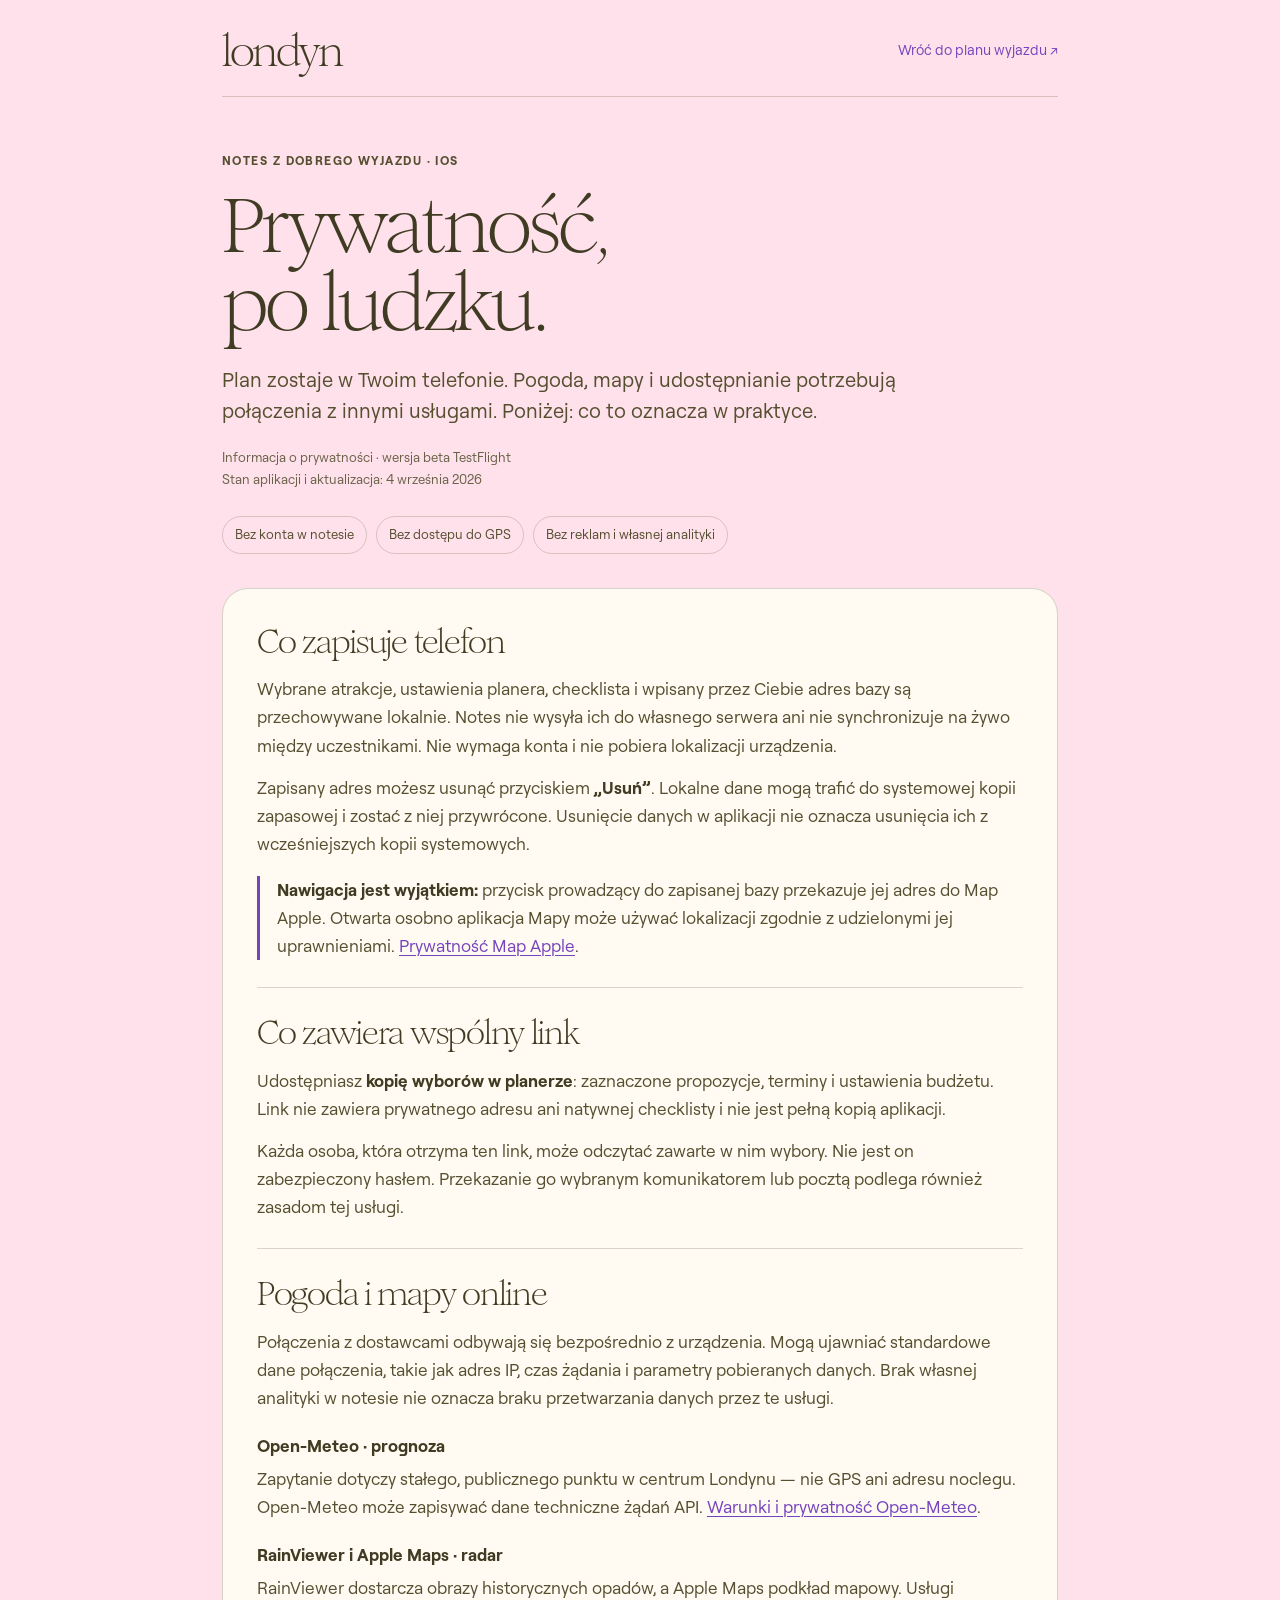
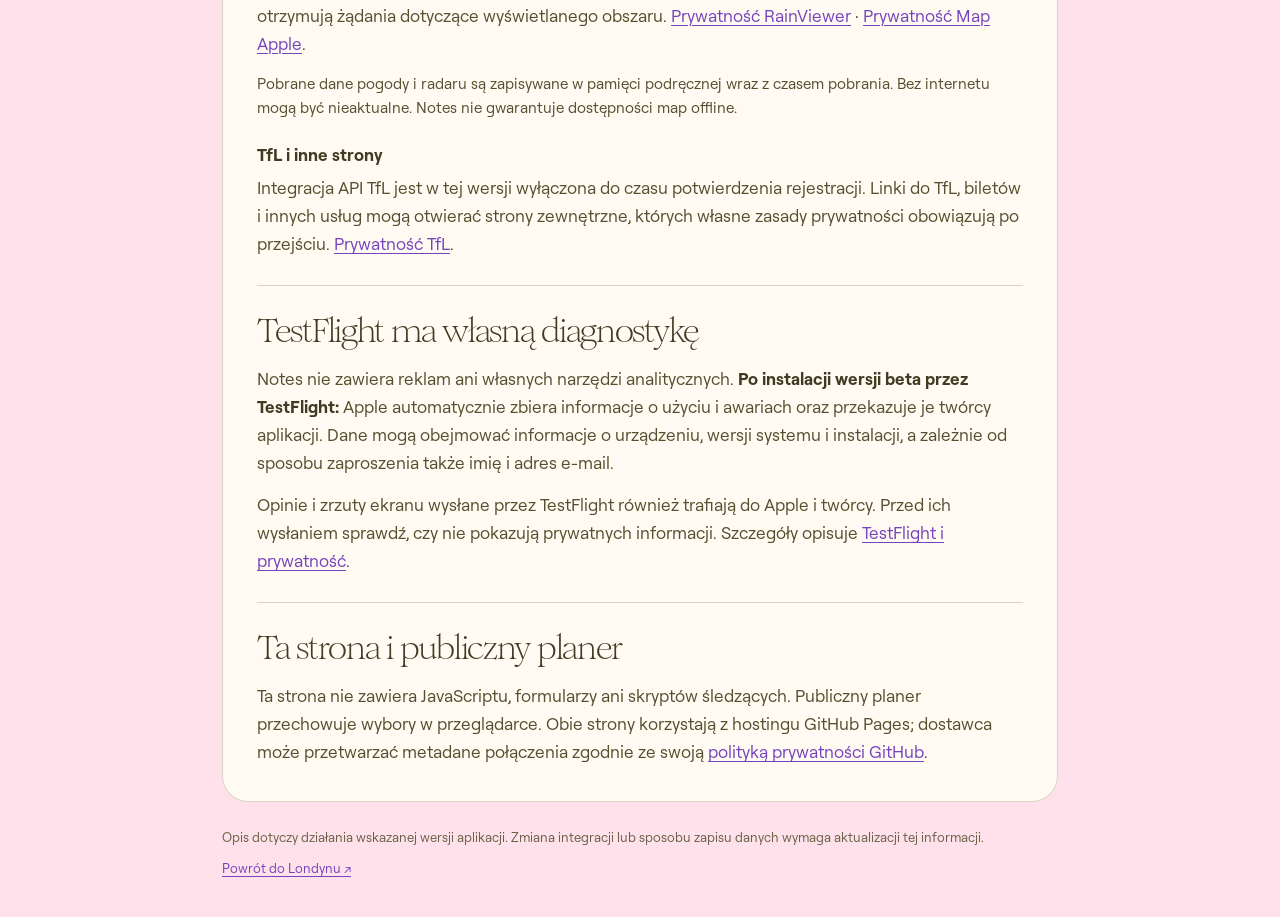
==== privacy.html @ a583c12a "docs: add privacy notice for London TestFlight beta" ====
<!doctype html>
<html lang="pl">
<head>
  <meta charset="utf-8">
  <meta name="viewport" content="width=device-width, initial-scale=1">
  <meta http-equiv="Content-Security-Policy" content="default-src 'none'; style-src 'self' 'unsafe-inline'; font-src 'self'; img-src 'self'; base-uri 'none'; form-action 'none'">
  <meta name="referrer" content="no-referrer">
  <meta name="theme-color" content="#ffe1eb">
  <meta name="robots" content="noindex,nofollow">
  <meta name="description" content="Jak aplikacja Londyn przechowuje plan wyjazdu i korzysta z pogody, map oraz TestFlight.">
  <title>Prywatność — Londyn</title>
  <link rel="icon" href="assets/favicon.svg" type="image/svg+xml">
  <style>
    @font-face{font-family:Roobert;src:url('assets/Roobert-Regular.woff2') format('woff2');font-weight:400;font-display:swap}
    @font-face{font-family:Roobert;src:url('assets/Roobert-Bold.woff2') format('woff2');font-weight:700;font-display:swap}
    @font-face{font-family:Romie;src:url('assets/Romie-Regular.woff2') format('woff2');font-weight:400;font-display:swap}
    :root{color-scheme:light;--pink:#ffe1eb;--ink:#554f30;--dark:#403b23;--cream:#fffaf2;--purple:#7544bd;--line:#554f3038;--muted:#696248}
    *{box-sizing:border-box}
    html{scroll-behavior:smooth}
    body{margin:0;background:var(--pink);color:var(--ink);font:17px/1.65 Roobert,Arial,sans-serif}
    a{color:var(--purple);text-decoration-thickness:1px;text-underline-offset:.2em;overflow-wrap:anywhere}
    a:hover{text-decoration-thickness:2px}
    a:focus-visible{outline:3px solid var(--purple);outline-offset:5px;border-radius:3px}
    .skip{position:absolute;left:16px;top:-80px;background:var(--cream);padding:10px 16px;z-index:2}
    .skip:focus{top:12px}
    .shell{max-width:900px;margin:auto;padding:0 32px}
    .masthead{display:flex;align-items:center;justify-content:space-between;gap:20px;padding-top:30px;padding-bottom:24px;border-bottom:1px solid var(--line)}
    .wordmark{font:42px/1 Romie,Georgia,serif;letter-spacing:-.055em;color:var(--dark);text-decoration:none}
    .back{font-size:14px;text-decoration:none}
    .eyebrow{font-size:12px;font-weight:700;letter-spacing:.12em;text-transform:uppercase}
    .intro{padding:55px 0 34px}
    h1,h2{font-family:Romie,Georgia,serif;font-weight:400;letter-spacing:-.04em;color:var(--dark)}
    h1{font-size:clamp(46px,8vw,76px);line-height:1.03;margin:15px 0 22px;max-width:720px}
    .lead{font-size:20px;line-height:1.55;max-width:680px;margin:0}
    .meta{font-size:13px;color:var(--muted);margin:20px 0 0}
    .summary{display:flex;flex-wrap:wrap;gap:9px;padding:0;margin:26px 0 0;list-style:none}
    .summary li{border:1px solid var(--line);padding:7px 12px;border-radius:999px;font-size:13px}
    .document{background:var(--cream);border:1px solid var(--line);border-radius:26px;padding:8px 34px}
    section{padding:27px 0}
    section+section{border-top:1px solid var(--line)}
    h2{font-size:32px;line-height:1.15;margin:0 0 15px}
    h3{font-size:17px;line-height:1.4;color:var(--dark);margin:23px 0 6px}
    p{margin:0 0 14px}
    p:last-child{margin-bottom:0}
    strong{font-weight:700;color:var(--dark)}
    .note{border-left:3px solid var(--purple);padding-left:17px;margin-top:18px}
    .small{font-size:15px}
    footer{padding:25px 0 38px;font-size:13px;color:var(--muted)}
    footer p{margin-bottom:9px}
    @media(max-width:540px){
      body{font-size:16px}
      .shell{padding:0 19px}
      .masthead{padding-top:22px;padding-bottom:20px}
      .wordmark{font-size:36px}
      .back{max-width:130px;text-align:right;line-height:1.4}
      .intro{padding:38px 0 26px}
      .lead{font-size:18px}
      .document{padding:3px 21px;border-radius:22px}
      section{padding:25px 0}
      h2{font-size:29px}
    }
    @media(prefers-reduced-motion:reduce){html{scroll-behavior:auto}}
    @media print{body{background:white;color:#222}.shell{max-width:none;padding:0}.masthead,.summary{display:none}.intro{padding:15px 0}.document{border:0;padding:0}section{break-inside:avoid}a{color:inherit}h1{font-size:40px}h2{font-size:26px}footer{padding-bottom:0}}
  </style>
</head>
<body>
  <a class="skip" href="#tresc">Przejdź do treści</a>
  <div class="shell">
    <header class="masthead">
      <a class="wordmark" href="./" aria-label="Londyn — strona główna">londyn</a>
      <a class="back" href="./">Wróć do planu wyjazdu ↗</a>
    </header>
    <main id="tresc">
      <div class="intro">
        <div class="eyebrow">Notes z dobrego wyjazdu · iOS</div>
        <h1>Prywatność,<br>po ludzku.</h1>
        <p class="lead">Plan zostaje w Twoim telefonie. Pogoda, mapy i udostępnianie potrzebują połączenia z innymi usługami. Poniżej: co to oznacza w praktyce.</p>
        <p class="meta">Informacja o prywatności · wersja beta TestFlight<br>Stan aplikacji i aktualizacja: <time datetime="2026-09-04">4 września 2026</time></p>
        <ul class="summary" aria-label="Najważniejsze zasady">
          <li>Bez konta w notesie</li>
          <li>Bez dostępu do GPS</li>
          <li>Bez reklam i własnej analityki</li>
        </ul>
      </div>

      <div class="document">
        <section aria-labelledby="lokalnie">
          <h2 id="lokalnie">Co zapisuje telefon</h2>
          <p>Wybrane atrakcje, ustawienia planera, checklista i wpisany przez Ciebie adres bazy są przechowywane lokalnie. Notes nie wysyła ich do własnego serwera ani nie synchronizuje na żywo między uczestnikami. Nie wymaga konta i nie pobiera lokalizacji urządzenia.</p>
          <p>Zapisany adres możesz usunąć przyciskiem <strong>„Usuń”</strong>. Lokalne dane mogą trafić do systemowej kopii zapasowej i zostać z niej przywrócone. Usunięcie danych w aplikacji nie oznacza usunięcia ich z wcześniejszych kopii systemowych.</p>
          <p class="note"><strong>Nawigacja jest wyjątkiem:</strong> przycisk prowadzący do zapisanej bazy przekazuje jej adres do Map Apple. Otwarta osobno aplikacja Mapy może używać lokalizacji zgodnie z udzielonymi jej uprawnieniami. <a href="https://www.apple.com/legal/privacy/data/en/apple-maps/" rel="noopener noreferrer">Prywatność Map Apple</a>.</p>
        </section>

        <section aria-labelledby="udostepnianie">
          <h2 id="udostepnianie">Co zawiera wspólny link</h2>
          <p>Udostępniasz <strong>kopię wyborów w planerze</strong>: zaznaczone propozycje, terminy i ustawienia budżetu. Link nie zawiera prywatnego adresu ani natywnej checklisty i nie jest pełną kopią aplikacji.</p>
          <p>Każda osoba, która otrzyma ten link, może odczytać zawarte w nim wybory. Nie jest on zabezpieczony hasłem. Przekazanie go wybranym komunikatorem lub pocztą podlega również zasadom tej usługi.</p>
        </section>

        <section aria-labelledby="online">
          <h2 id="online">Pogoda i mapy online</h2>
          <p>Połączenia z dostawcami odbywają się bezpośrednio z urządzenia. Mogą ujawniać standardowe dane połączenia, takie jak adres IP, czas żądania i parametry pobieranych danych. Brak własnej analityki w notesie nie oznacza braku przetwarzania danych przez te usługi.</p>
          <h3>Open-Meteo · prognoza</h3>
          <p>Zapytanie dotyczy stałego, publicznego punktu w centrum Londynu — nie GPS ani adresu noclegu. Open-Meteo może zapisywać dane techniczne żądań API. <a href="https://open-meteo.com/en/terms" rel="noopener noreferrer">Warunki i prywatność Open-Meteo</a>.</p>
          <h3>RainViewer i Apple Maps · radar</h3>
          <p>RainViewer dostarcza obrazy historycznych opadów, a Apple Maps podkład mapowy. Usługi otrzymują żądania dotyczące wyświetlanego obszaru. <a href="https://www.rainviewer.com/privacy.html" rel="noopener noreferrer">Prywatność RainViewer</a> · <a href="https://www.apple.com/legal/privacy/data/en/apple-maps/" rel="noopener noreferrer">Prywatność Map Apple</a>.</p>
          <p class="small">Pobrane dane pogody i radaru są zapisywane w pamięci podręcznej wraz z czasem pobrania. Bez internetu mogą być nieaktualne. Notes nie gwarantuje dostępności map offline.</p>
          <h3>TfL i inne strony</h3>
          <p>Integracja API TfL jest w tej wersji wyłączona do czasu potwierdzenia rejestracji. Linki do TfL, biletów i innych usług mogą otwierać strony zewnętrzne, których własne zasady prywatności obowiązują po przejściu. <a href="https://tfl.gov.uk/corporate/privacy-and-cookies/" rel="noopener noreferrer">Prywatność TfL</a>.</p>
        </section>

        <section aria-labelledby="testflight">
          <h2 id="testflight">TestFlight ma własną diagnostykę</h2>
          <p>Notes nie zawiera reklam ani własnych narzędzi analitycznych. <strong>Po instalacji wersji beta przez TestFlight:</strong> Apple automatycznie zbiera informacje o użyciu i awariach oraz przekazuje je twórcy aplikacji. Dane mogą obejmować informacje o urządzeniu, wersji systemu i instalacji, a zależnie od sposobu zaproszenia także imię i adres e-mail.</p>
          <p>Opinie i zrzuty ekranu wysłane przez TestFlight również trafiają do Apple i twórcy. Przed ich wysłaniem sprawdź, czy nie pokazują prywatnych informacji. Szczegóły opisuje <a href="https://www.apple.com/legal/privacy/data/en/test-flight/" rel="noopener noreferrer">TestFlight i prywatność</a>.</p>
        </section>

        <section aria-labelledby="strona">
          <h2 id="strona">Ta strona i publiczny planer</h2>
          <p>Ta strona nie zawiera JavaScriptu, formularzy ani skryptów śledzących. Publiczny planer przechowuje wybory w przeglądarce. Obie strony korzystają z hostingu GitHub Pages; dostawca może przetwarzać metadane połączenia zgodnie ze swoją <a href="https://docs.github.com/en/site-policy/privacy-policies/github-general-privacy-statement" rel="noopener noreferrer">polityką prywatności GitHub</a>.</p>
        </section>
      </div>
    </main>
    <footer>
      <p>Opis dotyczy działania wskazanej wersji aplikacji. Zmiana integracji lub sposobu zapisu danych wymaga aktualizacji tej informacji.</p>
      <a href="./">Powrót do Londynu ↗</a>
    </footer>
  </div>
</body>
</html>
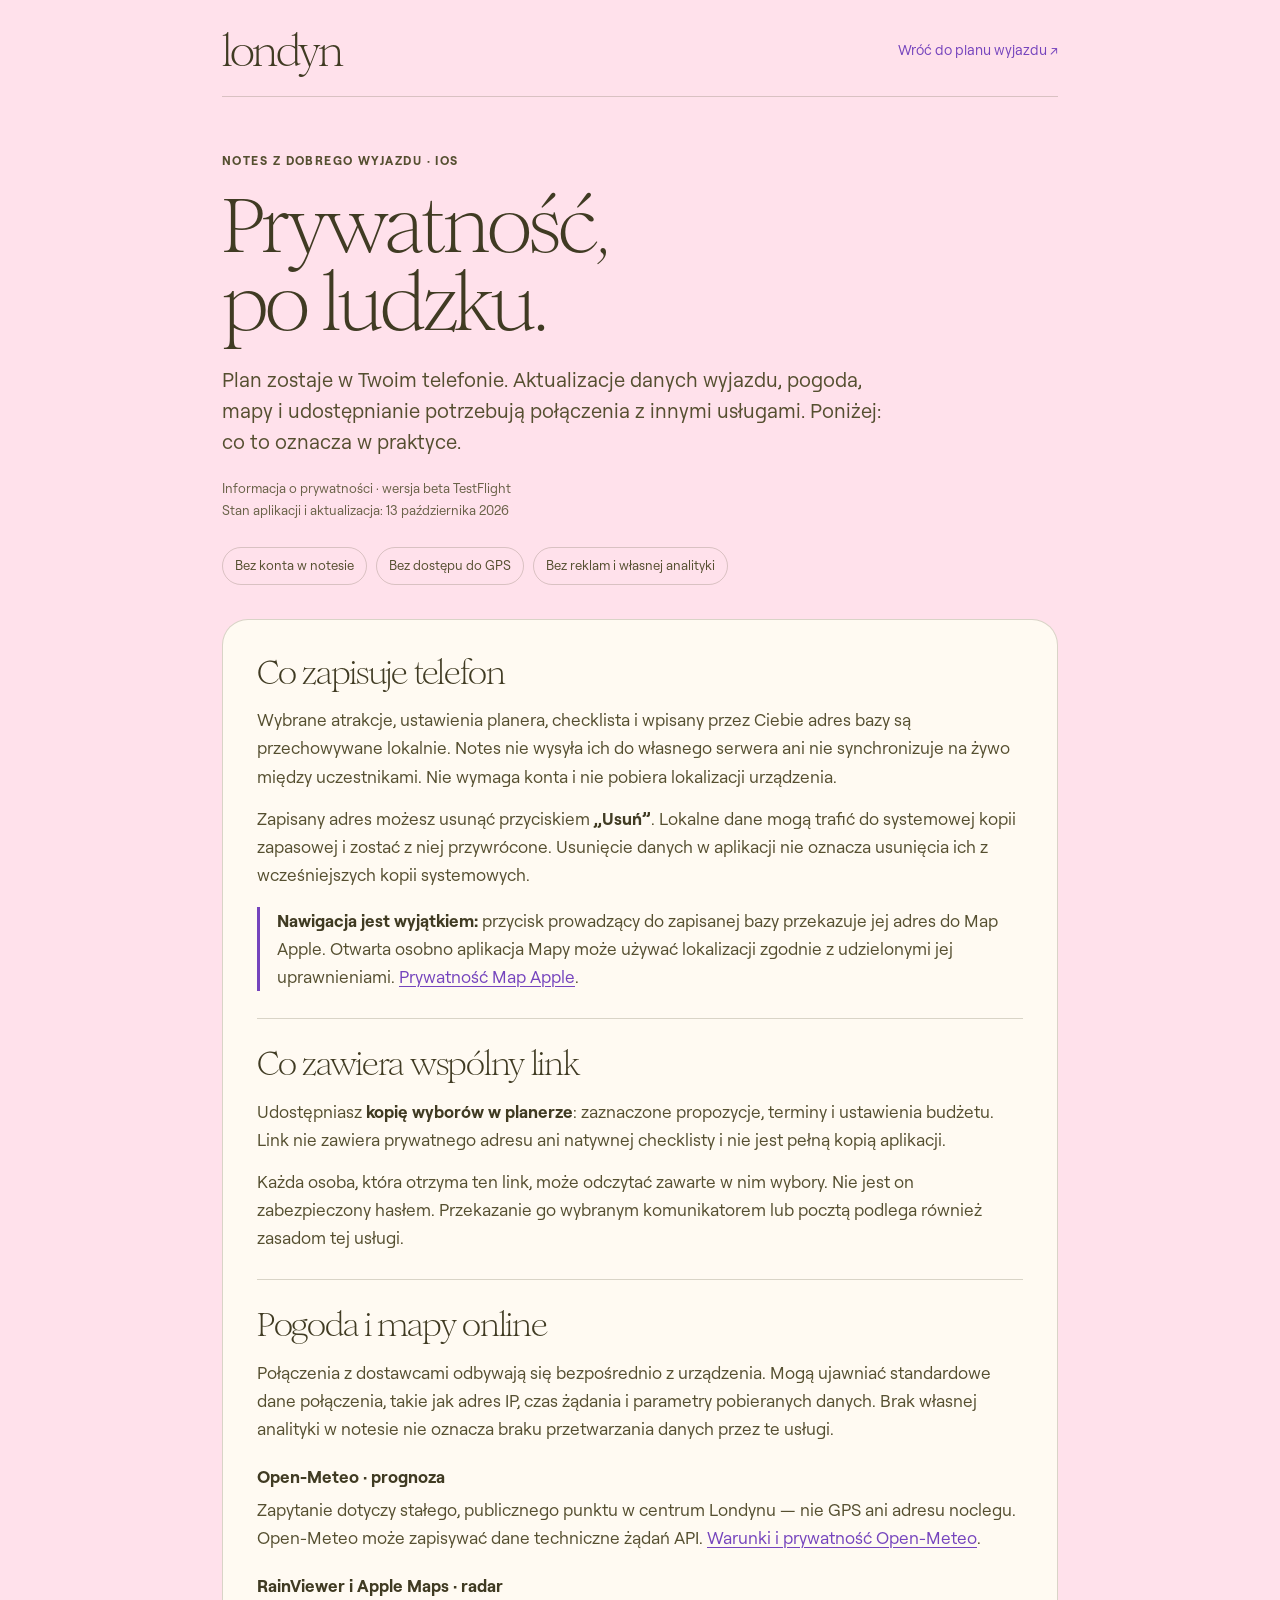
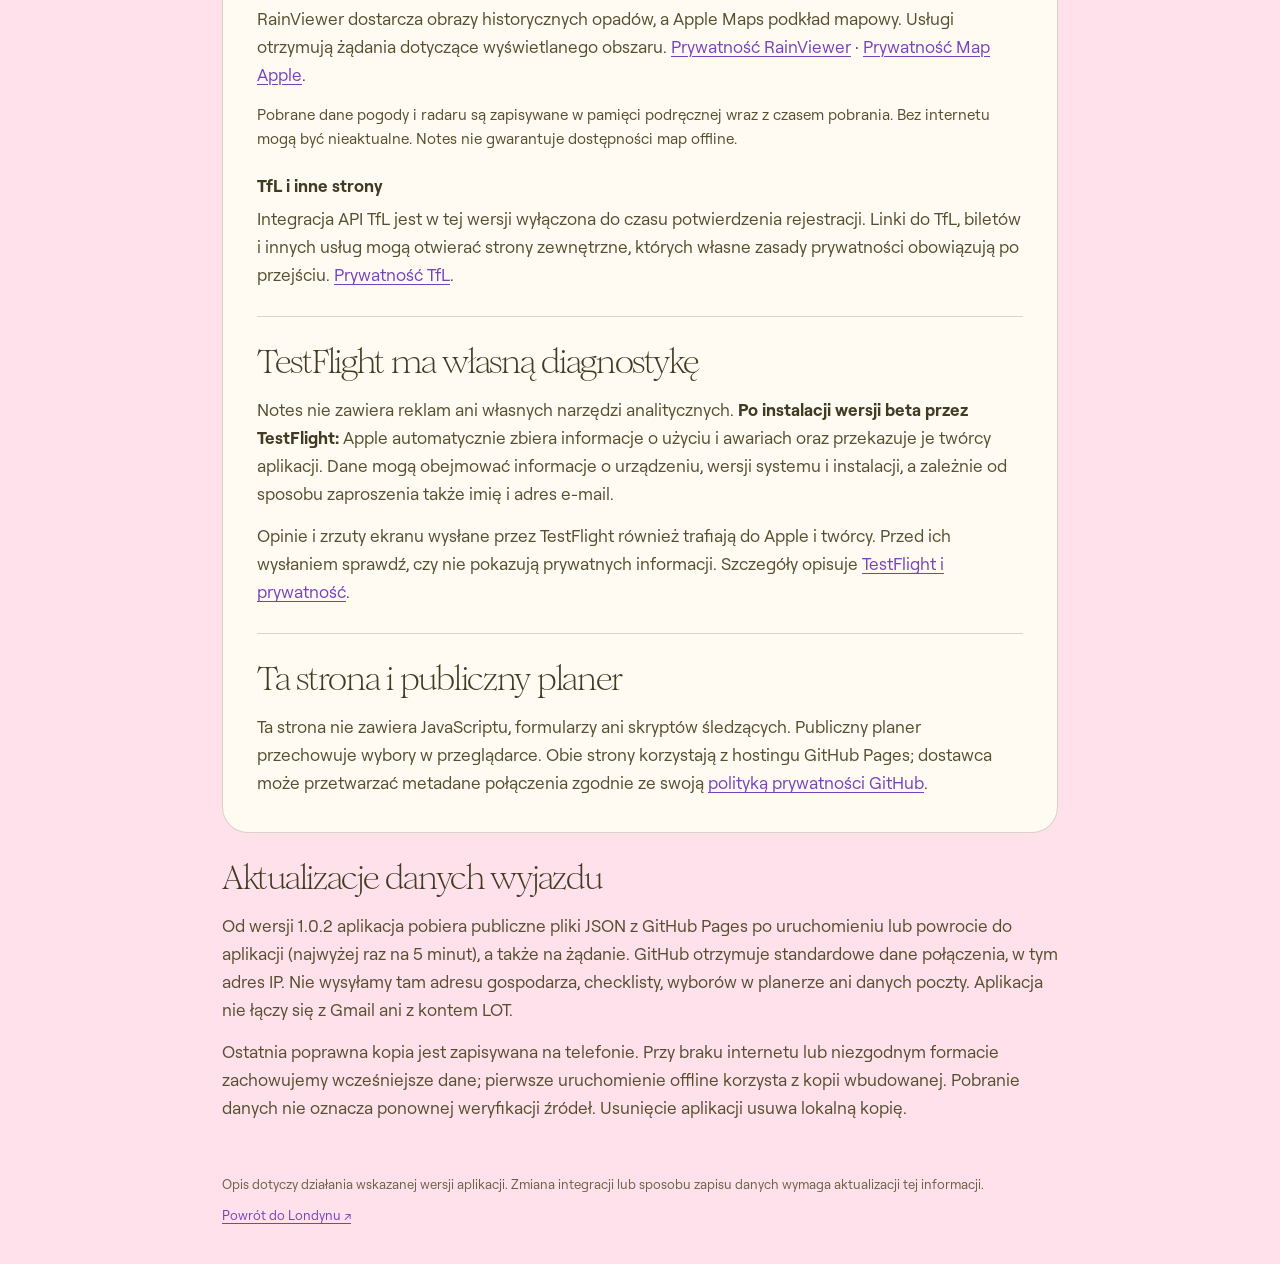
==== commit bda8afed: "fix(trip): refresh flights and serve offline app data" ====
--- a/privacy.html
+++ b/privacy.html
@@ -74,8 +74,8 @@
       <div class="intro">
         <div class="eyebrow">Notes z dobrego wyjazdu · iOS</div>
         <h1>Prywatność,<br>po ludzku.</h1>
-        <p class="lead">Plan zostaje w Twoim telefonie. Pogoda, mapy i udostępnianie potrzebują połączenia z innymi usługami. Poniżej: co to oznacza w praktyce.</p>
-        <p class="meta">Informacja o prywatności · wersja beta TestFlight<br>Stan aplikacji i aktualizacja: <time datetime="2026-09-04">4 września 2026</time></p>
+        <p class="lead">Plan zostaje w Twoim telefonie. Aktualizacje danych wyjazdu, pogoda, mapy i udostępnianie potrzebują połączenia z innymi usługami. Poniżej: co to oznacza w praktyce.</p>
+        <p class="meta">Informacja o prywatności · wersja beta TestFlight<br>Stan aplikacji i aktualizacja: <time datetime="2026-10-13">13 października 2026</time></p>
         <ul class="summary" aria-label="Najważniejsze zasady">
           <li>Bez konta w notesie</li>
           <li>Bez dostępu do GPS</li>
@@ -120,7 +120,7 @@
           <p>Ta strona nie zawiera JavaScriptu, formularzy ani skryptów śledzących. Publiczny planer przechowuje wybory w przeglądarce. Obie strony korzystają z hostingu GitHub Pages; dostawca może przetwarzać metadane połączenia zgodnie ze swoją <a href="https://docs.github.com/en/site-policy/privacy-policies/github-general-privacy-statement" rel="noopener noreferrer">polityką prywatności GitHub</a>.</p>
         </section>
       </div>
-    </main>
+    <section><h2>Aktualizacje danych wyjazdu</h2><p>Od wersji 1.0.2 aplikacja pobiera publiczne pliki JSON z GitHub Pages po uruchomieniu lub powrocie do aplikacji (najwyżej raz na 5 minut), a także na żądanie. GitHub otrzymuje standardowe dane połączenia, w tym adres IP. Nie wysyłamy tam adresu gospodarza, checklisty, wyborów w planerze ani danych poczty. Aplikacja nie łączy się z Gmail ani z kontem LOT.</p><p>Ostatnia poprawna kopia jest zapisywana na telefonie. Przy braku internetu lub niezgodnym formacie zachowujemy wcześniejsze dane; pierwsze uruchomienie offline korzysta z kopii wbudowanej. Pobranie danych nie oznacza ponownej weryfikacji źródeł. Usunięcie aplikacji usuwa lokalną kopię.</p></section></main>
     <footer>
       <p>Opis dotyczy działania wskazanej wersji aplikacji. Zmiana integracji lub sposobu zapisu danych wymaga aktualizacji tej informacji.</p>
       <a href="./">Powrót do Londynu ↗</a>
